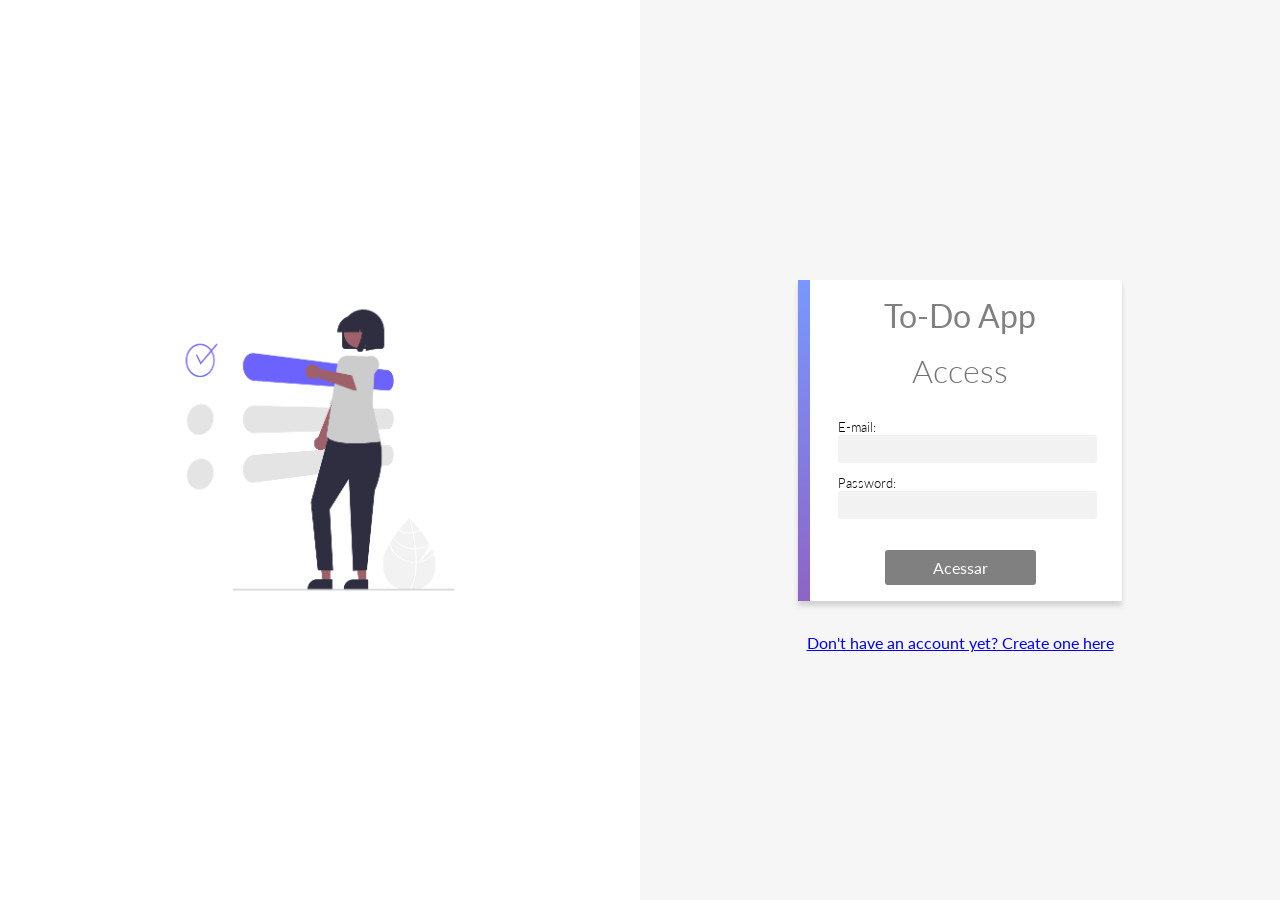
==== ToDoAppDH.Front/index.html @ d7495130 "Created the Class Diagram for the API and translated the messages in the front" ====
<!DOCTYPE html>
<html lang="pt-BR">
  <head>
    <meta charset="UTF-8" />
    <meta http-equiv="X-UA-Compatible" content="IE=edge" />
    <meta name="viewport" content="width=device-width, initial-scale=1.0" />
    <title>To-Do App</title>

    <!-- ---------------- estilos compartilhados entre login e signup ---------------- -->
    <link rel="stylesheet" href="styles/acesso.css" />
  </head>

  <body>
    <div class="left">
      <img src="assets/pessoa-login.png" alt="" />
    </div>

    <div class="right">
      <form>
        <div class="form-header">
          <p>To-Do App</p>
        </div>
        <h1>Access</h1>

        <label>
          E-mail:
          <input id="txtEmail" type="text" required />
        </label>
        <small id="erroEmail"></small>
        <label>
          Password:
          <input id="txtSenha" type="password" required />
        </label>
        <small id="erroSenha"></small>

        <button type="submit" id="btnAcessar" disabled>Acessar</button>
      </form>
      <div class="ingressar">
        <a href="signup.html">Don't have an account yet? Create one here</a>
      </div>
    </div>
    <!-- ---------------------- lógica aplicada no login ----------------------- -->
    <script src="scripts/login.js"></script>
  </body>
</html>
---- ToDoAppDH.Front/styles/acesso.css ----
@import url("common.css");

body {
  display: flex;
}

h1 {
  color: rgb(116, 116, 116);
  font-weight: 300;
  margin: 0.5em 0;
}

form {
  position: relative;
  max-width: 26em;
  background-color: white;
  display: flex;
  align-items: center;
  flex-direction: column;
  margin: 2em auto;
  box-shadow: 0 5px 5px lightgrey;
  padding: 1em 2.5em;
  box-sizing: border-box;
}

form:after {
  position: absolute;
  content: "";
  width: 0.7em;
  height: 100%;
  top: 0;
  left: 0;
  background: linear-gradient(var(--primary), var(--secondary));
}

input {
  width: 100%;
  padding: 0.4em 0.5em;
  background-color: var(--app-grey);
  border: 1px solid var(--app-grey);
  border-radius: 0.2em;
}

input:focus {
  outline: none;
  border: 1px solid lightgrey;
}

label {
  width: 100%;
  font-weight: 300;
  margin-bottom: -0.1em;
  margin-top: 1em;
  font-size: 0.8em;
}

button {
  padding: 0.5em 3em;
  background-color: var(--primary);
  color: white;
  margin-top: 2em;
  font-weight: 400;
  font-size: 1em;
}

button:disabled {
  padding: 0.5em 3em;
  background-color: grey;
  color: white;
  margin-top: 2em;
  font-weight: 400;
  font-size: 1em;
  cursor: unset;
}

.form-header {
  color: grey;
  font-size: 2em;
}
.ingressar {
  text-align: center;
}
.left {
  width: 50%;
  background-color: white;
  text-align: center;
  display: flex;
  align-items: center;
  justify-content: center;
}
.left img {
  width: 60%;
}
.right {
  width: 50%;
  display: flex;
  flex-direction: column;
  align-items: center;
  justify-content: center;
}

small {
  color: red;
  text-justify: left;
  width: 100%;
  font-size: 12px;
}

.erro {
  border: red solid 2px;
}

.erro:focus {
  border: red solid 2px;
}

@media (max-width: 600px) {
  .left{
    display: none;
  }

  .right{
    width: 100%;
    display: block;
  }

  form{
    max-width: 100%;
    margin-left: 1em;
    margin-right: 1em;
  }

  input{
    min-height: 2em;
  }
}
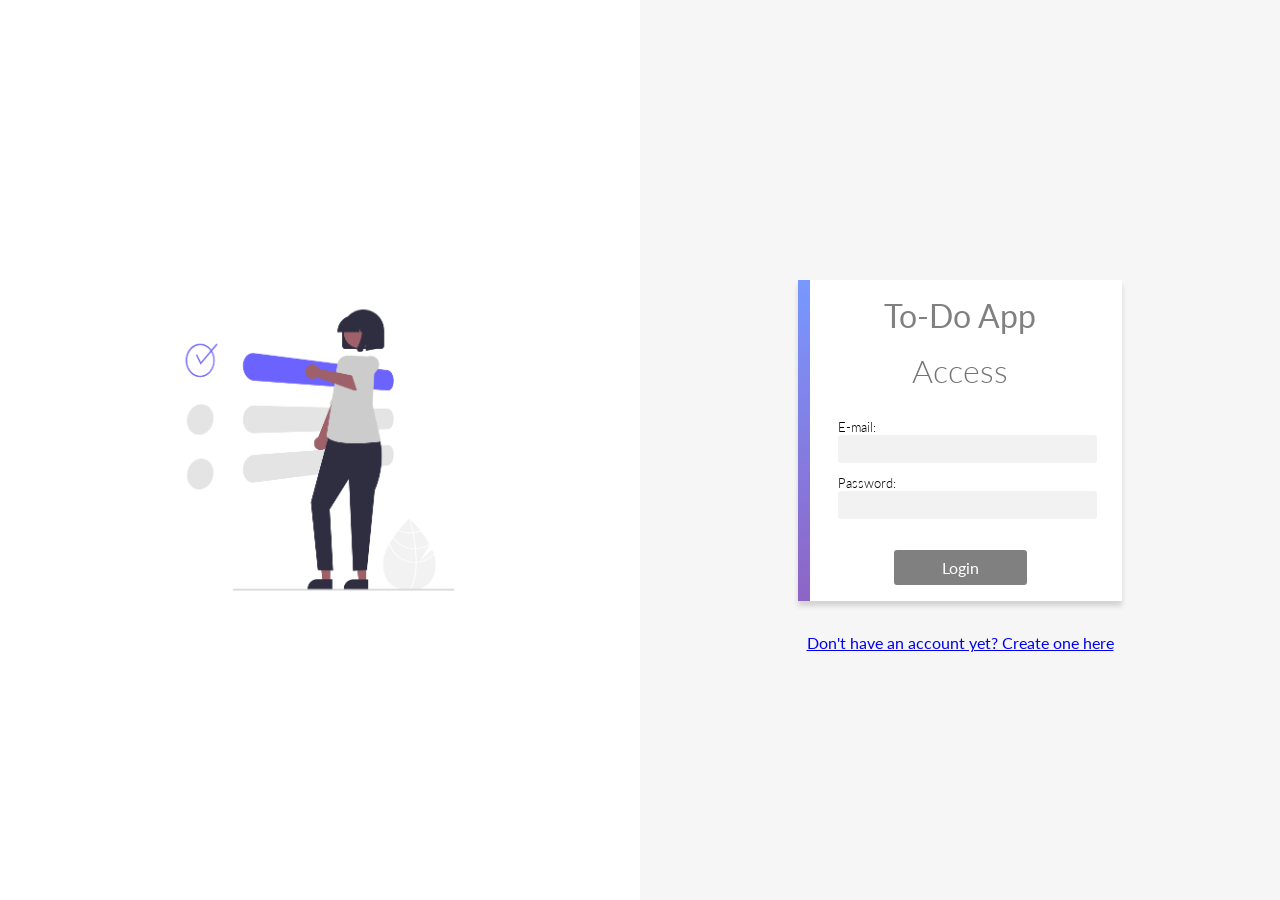
==== commit e4e3f905: "Some bug fixes" ====
--- a/ToDoAppDH.Front/index.html
+++ b/ToDoAppDH.Front/index.html
@@ -33,7 +33,7 @@
         </label>
         <small id="erroSenha"></small>
 
-        <button type="submit" id="btnAcessar" disabled>Acessar</button>
+        <button type="submit" id="btnAcessar" disabled>Login</button>
       </form>
       <div class="ingressar">
         <a href="signup.html">Don't have an account yet? Create one here</a>
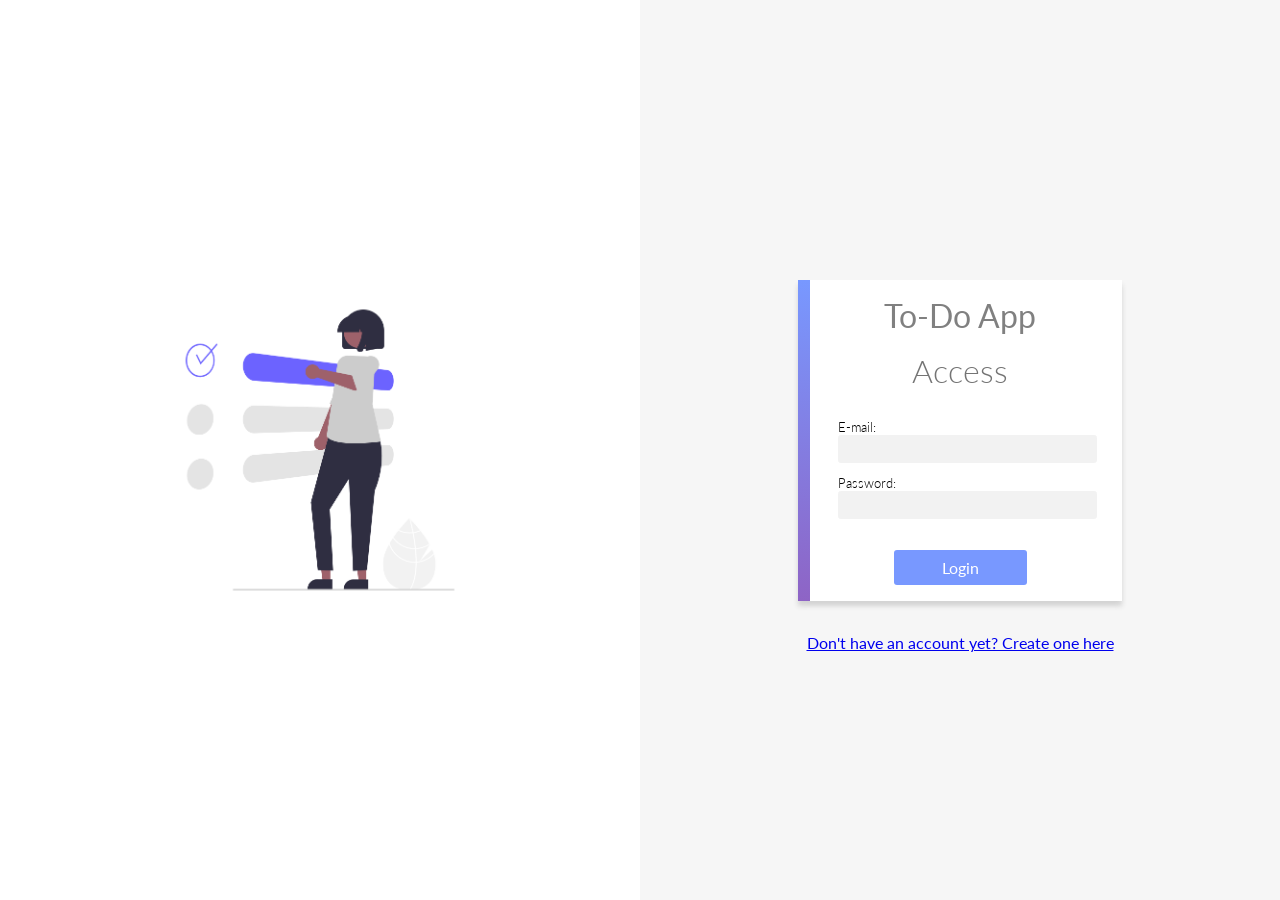
==== commit ecaba103: "Bug fixes in fetching tasks only after the user, in the validation of the login page and fixed the c" ====
--- a/ToDoAppDH.Front/index.html
+++ b/ToDoAppDH.Front/index.html
@@ -9,6 +9,8 @@
     <!-- ---------------- estilos compartilhados entre login e signup ---------------- -->
     <link rel="stylesheet" href="styles/acesso.css" />
   </head>
+
+  <div id="loader"></div> 
 
   <body>
     <div class="left">
@@ -33,7 +35,7 @@
         </label>
         <small id="erroSenha"></small>
 
-        <button type="submit" id="btnAcessar" disabled>Login</button>
+        <button type="submit" id="btnAcessar">Login</button>
       </form>
       <div class="ingressar">
         <a href="signup.html">Don't have an account yet? Create one here</a>
--- a/ToDoAppDH.Front/styles/acesso.css
+++ b/ToDoAppDH.Front/styles/acesso.css
@@ -81,7 +81,7 @@
   text-align: center;
 }
 .left {
-  width: 50%;
+  width: 50vw;
   background-color: white;
   text-align: center;
   display: flex;
@@ -92,7 +92,7 @@
   width: 60%;
 }
 .right {
-  width: 50%;
+  width: 50vw;
   display: flex;
   flex-direction: column;
   align-items: center;
